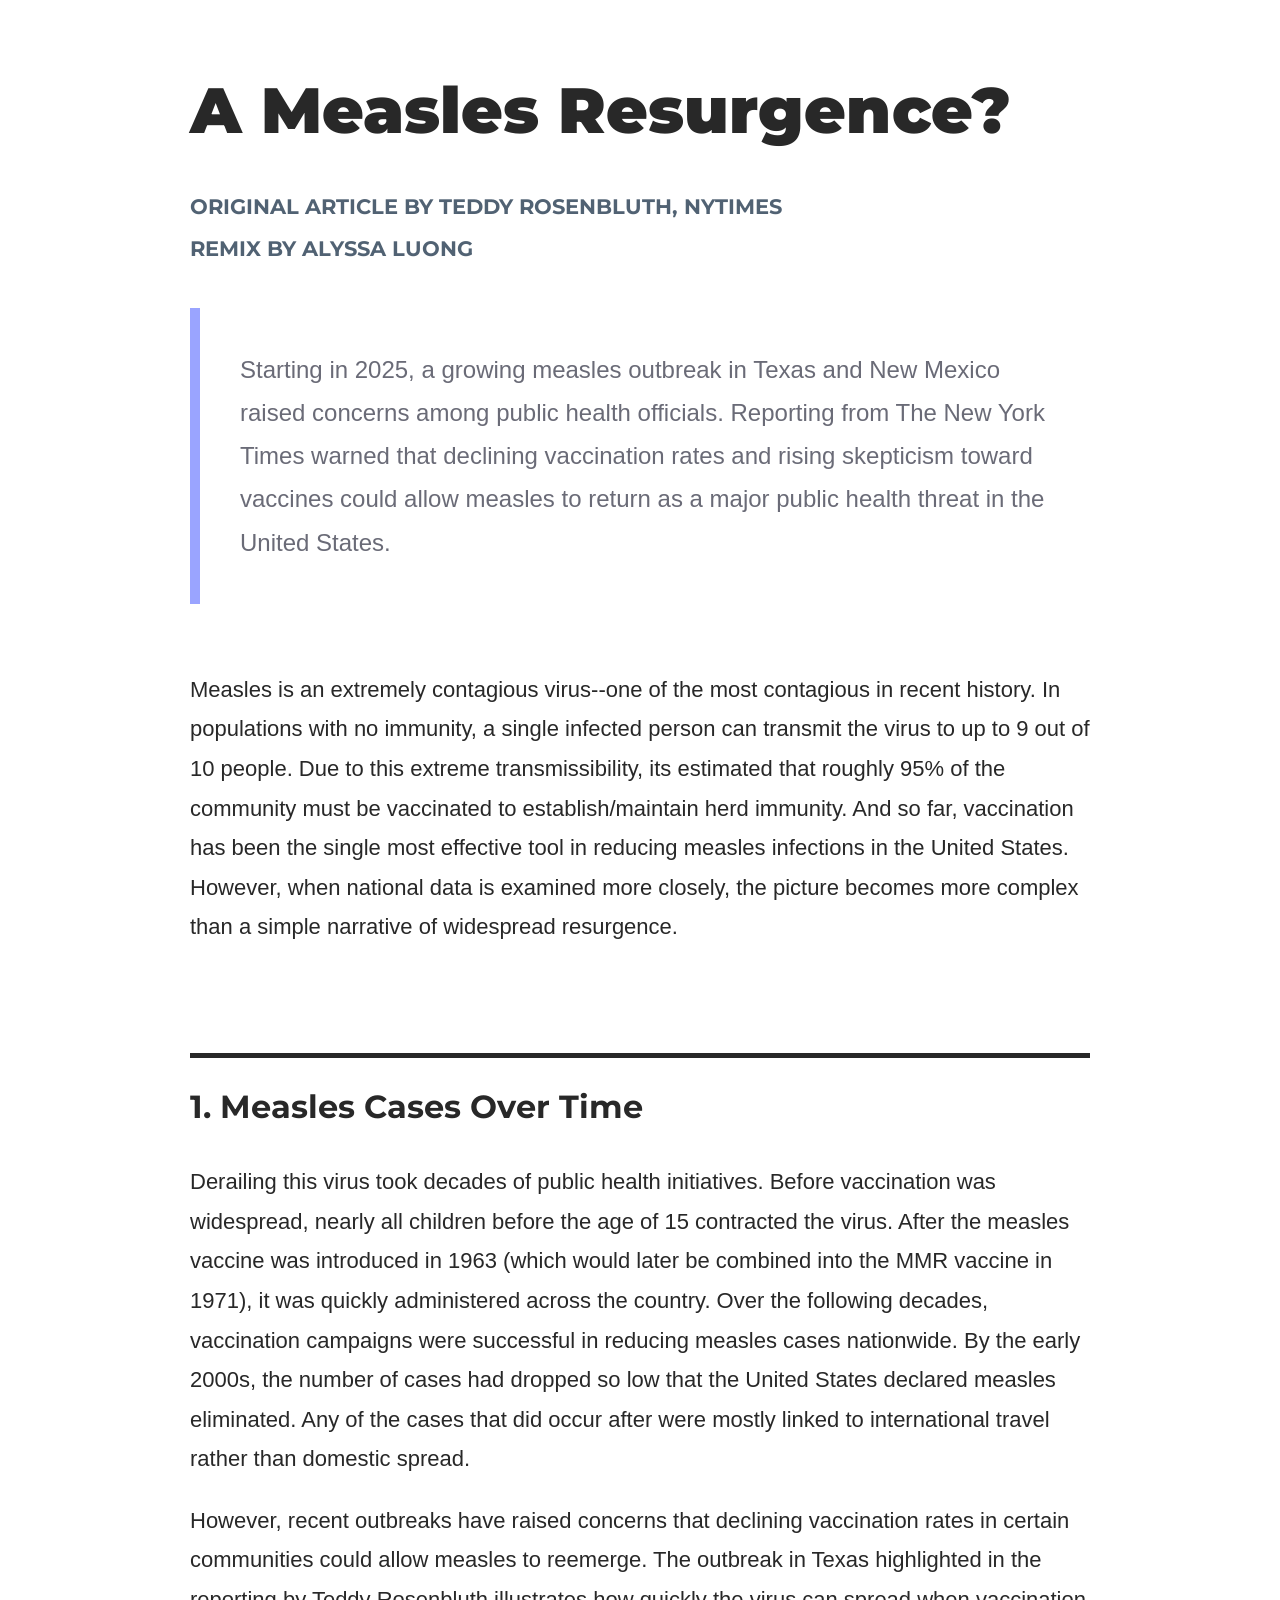
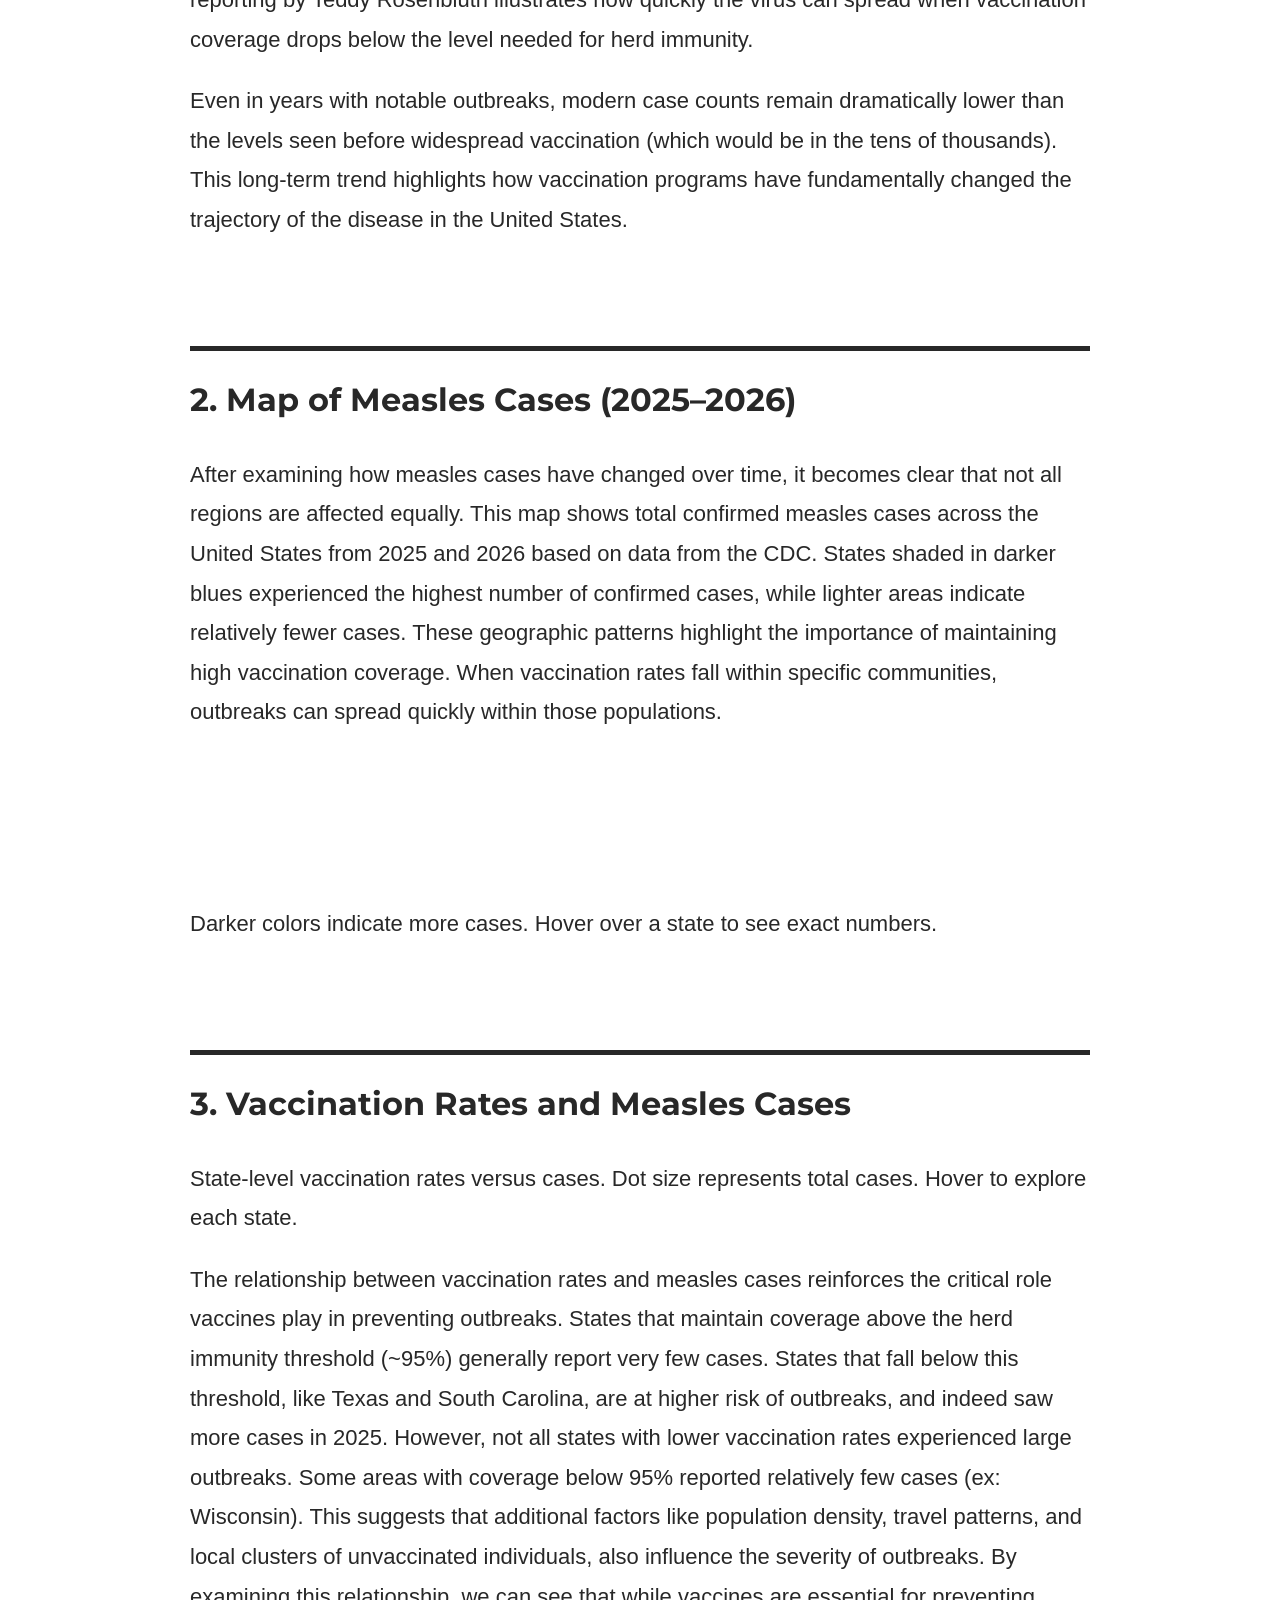
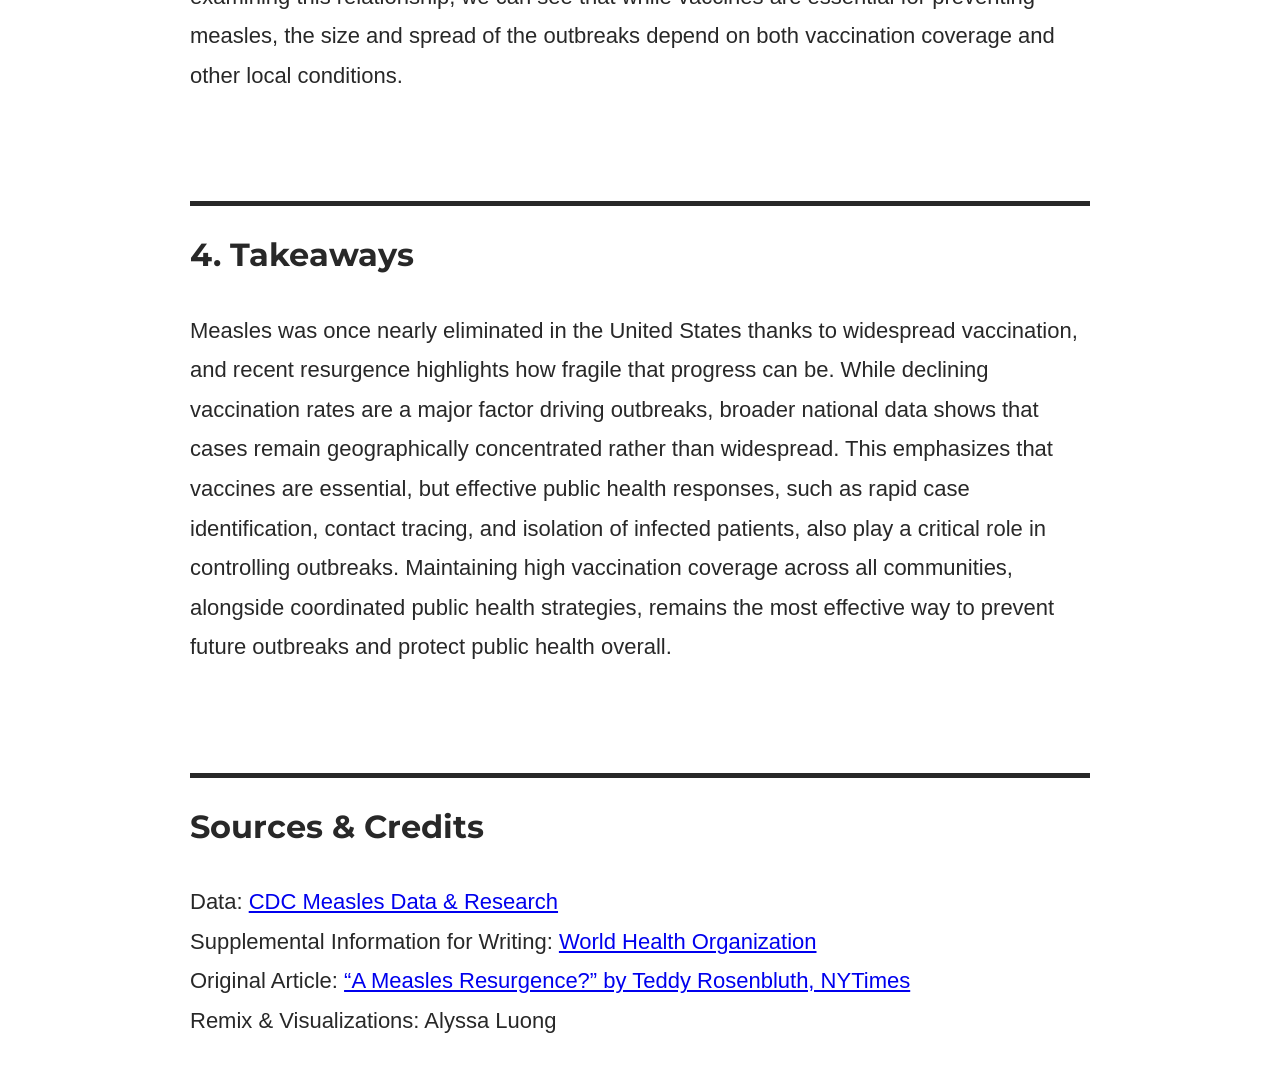
==== index.html @ 8938c0a9 "Update and rename measles.html to index.html" ====
<!DOCTYPE html>
<html lang="en">
<head>
<meta charset="UTF-8">
<title>A Measles Resurgence?</title>
<link rel="stylesheet" href="styles.css">

<!-- Load D3.js -->
<script src="https://d3js.org/d3.v7.min.js"></script>
<script src="https://d3js.org/d3-scale-chromatic.v1.min.js"></script>
<script src="https://d3js.org/d3-geo-projection.v2.min.js"></script>
<link rel="preconnect" href="https://fonts.googleapis.com">
<link rel="preconnect" href="https://fonts.gstatic.com" crossorigin>
<link href="https://fonts.googleapis.com/css2?family=Lora:ital,wght@0,400..700;1,400..700&family=Montserrat:wght@700;900&display=swap" rel="stylesheet">
<link rel="preconnect" href="https://fonts.googleapis.com">
<link rel="preconnect" href="https://fonts.gstatic.com" crossorigin>
<link href="https://fonts.googleapis.com/css2?family=Varela+Round&display=swap" rel="stylesheet">
</head>
<body>

<header>
  <h1>A Measles Resurgence?</h1>
  <h3>Original Article by Teddy Rosenbluth, NYTimes</h3>
  <h3>Remix by Alyssa Luong</h3>

  <!-- Introduction -->

  <p>Starting in 2025, a growing measles outbreak in Texas and New Mexico raised concerns among public health officials.
    Reporting from The New York Times warned that declining vaccination rates and rising skepticism toward vaccines could allow measles to
     return as a major public health threat in the United States.</p>
</header>
<section>
  <p>
  Measles is an extremely contagious virus--one of the most contagious in recent history. In populations with no immunity, a single infected person
  can transmit the virus to up to 9 out of 10 people. Due to this extreme transmissibility, its estimated that roughly 95% of the community must 
  be vaccinated to establish/maintain herd immunity.  And so far, vaccination has been the single most effective tool in reducing measles infections in the United States.  

  However, when national data is examined more closely, the picture becomes more complex than a simple narrative of widespread resurgence.</p>
</section>


<!-- Section 1: visualization 1 -->
<section>
  <h2>1. Measles Cases Over Time</h2>
  <div id="linechart"></div>
  <div id ="tooltip1"></div>
  
  <p>Derailing this virus took decades of public health initiatives. Before vaccination was widespread, nearly all children before the age of 15 contracted the virus. 
    After the measles vaccine was introduced in 1963 (which would later be combined into the MMR vaccine in 1971), it was quickly administered across the country. Over the 
    following decades, vaccination campaigns were successful in reducing measles cases nationwide. By the early 2000s, the number of cases had dropped so low that the 
    United States declared measles eliminated. Any of the cases that did occur after were mostly linked to international travel rather than domestic spread.


    <p>However, recent outbreaks have raised concerns that declining vaccination rates in certain communities could allow measles to reemerge.
      The outbreak in Texas highlighted in the reporting by Teddy Rosenbluth illustrates how quickly the virus can spread when vaccination coverage 
      drops below the level needed for herd immunity.</p>

      <p>Even in years with notable outbreaks, modern case counts remain dramatically lower than the levels seen before widespread vaccination (which would be in the tens of thousands). 
        This long-term trend highlights how vaccination programs have fundamentally changed the trajectory of the disease in the United States.</p>
</section>


<!-- Section 2: visualization 2 -->
<section>
  <h2>2. Map of Measles Cases (2025–2026)</h2>
  <p>After examining how measles cases have changed over time, it becomes clear that not all regions are affected equally. This map shows total confirmed measles cases across the United States from 2025 and 2026 based on data from the CDC. 
    States shaded in darker blues experienced the highest number of confirmed cases, while lighter areas indicate relatively fewer cases. These geographic patterns highlight the importance of maintaining high vaccination coverage. 
    When vaccination rates fall within specific communities, outbreaks can spread quickly within those populations.

     
  <svg id="map"></svg>
  <div id = "tooltip2"></div>

  <p>Darker colors indicate more cases. Hover over a state to see exact numbers.</p>
  </section>

<!-- Section 3: visualization 3 -->
<section>
  <h2>3. Vaccination Rates and Measles Cases</h2>
  <p>State-level vaccination rates versus cases. Dot size represents total cases. Hover to explore each state.</p>
  <div id="vaccineChart"></div>
  <div id="tooltip3"></div>
  <p>The relationship between vaccination rates and measles cases reinforces the critical role vaccines play in preventing outbreaks. States that maintain coverage above the herd immunity threshold (~95%) generally report very few cases. 
    States that fall below this threshold, like Texas and South Carolina, are at higher risk of outbreaks, and indeed saw more cases in 2025. However, not all states with lower vaccination rates experienced large outbreaks. Some areas with 
    coverage below 95% reported relatively few cases (ex: Wisconsin). This suggests that additional factors like population density, travel patterns, and local clusters of unvaccinated individuals, also influence the severity of outbreaks. By examining this 
    relationship, we can see that while vaccines are essential for preventing measles, the size and spread of the outbreaks depend on both vaccination coverage and other local conditions.</p>
</section>


<!-- Conclusion -->
<section>
  <h2>4. Takeaways</h2>
  <p> Measles was once nearly eliminated in the United States thanks to widespread vaccination, and recent resurgence highlights how fragile that progress can be.
     While declining vaccination rates are a major factor driving outbreaks, broader national data shows that cases remain geographically concentrated rather than widespread. This emphasizes 
    that vaccines are essential, but effective public health responses, such as rapid case identification, contact tracing, and isolation of infected patients, also play a critical role in 
    controlling outbreaks. Maintaining high vaccination coverage across all communities, alongside coordinated public health strategies, remains the most effective way to prevent future outbreaks 
    and protect public health overall.</p>
  </section>

<!-- Sources -->
<section>
  <h2>Sources & Credits</h2>
  <p>
    Data: <a href="https://www.cdc.gov/measles/data-research/index.html">
    CDC Measles Data & Research
  </a><br>
   Supplemental Information for Writing: <a href="https://www.who.int/news-room/fact-sheets/detail/measles">
    World Health Organization
  </a><br>
    Original Article: <a href="https://www.nytimes.com/2025/03/17/briefing/measles-outbreak-texas.html">“A Measles Resurgence?” by Teddy Rosenbluth, NYTimes</a> <br>
    Remix & Visualizations: Alyssa Luong
  </p>
</section>


<!-- FIRST VISUALIZATION = line chart cases overtime -->
<script>
const margin = {top:50, right:50, bottom:90, left:60},
      width1 = 800 - margin.left - margin.right,
      height1 = 600 - margin.top - margin.bottom;

// SVG
const svg = d3.select("#linechart")
  .append("svg")
  .attr("width", width1 + margin.left + margin.right)
  .attr("height", height1 + margin.top + margin.bottom)
  .append("g")
  .attr("transform", `translate(${margin.left},${margin.top})`);

// create tooltip (hover over dots)
const tooltip1 = d3.select("#tooltip1");

// Load CSV
d3.csv("yearly_cases.csv").then(function(data){

  // Convert to numbers
  data.forEach(d => {
    d.year = +d.year;
    d.cases = +d.cases;
  });

  // Sort by year ascending order
  data.sort((a,b) => a.year - b.year);

  // set axes
  const x = d3.scaleLinear()
    .domain([d3.min(data, d => d.year), d3.max(data, d=> d.year)])
    .range([0, width1]);

  const y = d3.scaleLinear()
    .domain([0, d3.max(data, d => d.cases)])
    .range([height1, 0]);

  svg.append("g")
    .attr("transform", `translate(0,${height1})`)
    .call(d3.axisBottom(x).tickFormat(d3.format("d")));

  svg.append("g")
    .call(d3.axisLeft(y));

  // set axes titles

  // x axis = year
 svg.append("text")
   .attr("x", width1 / 2)         
   .attr("y", height1 + 50)   
   .attr("text-anchor", "middle")
   .style("font-size", "16px")
   .text("Year");

   // y axis == # cases
svg.append("text")
   .attr("transform", "rotate(-90)") 
   .attr("x", -height1 / 2)       
   .attr("y", -45)                  
   .attr("text-anchor", "middle")   
   .style("font-size", "16px")
   .text("Number of Measles Cases");
  

   //drawing the line 
  const line = d3.line()
    .x(d => x(d.year))
    .y(d => y(d.cases));

  svg.append("path")
    .datum(data)
    .attr("fill","none")
    .attr("stroke","#f5a6ff")
    .attr("stroke-width",3)
    .attr("d", line);

  // Dots + Tooltip interactions!
  svg.selectAll("circle")
  .data(data)
  .enter()
  .append("circle")
    .attr("cx", function(d) { return x(d.year); })
    .attr("cy", function(d) { return y(d.cases); })
    .attr("r", 5)
    .attr("fill", "#f5a6ff")
    
    .on("mouseover", function(event, d) {
      d3.select(this).attr("r", 8);
      tooltip1.style("opacity", 1)
        .html("Year: " + d.year + "<br>Cases: " + d.cases)
        .style("left", (event.pageX + 10) + "px")
        .style("top", (event.pageY - 20) + "px");
    })
    .on("mousemove", function(event) {
      tooltip1.style("left", (event.pageX + 10) + "px")
              .style("top", (event.pageY - 20) + "px");
    })
    .on("mouseout", function(event, d) {
      d3.select(this).attr("r", 5);
      tooltip1.style("opacity", 0);
    });

});
</script>


<!-- SECOND VISUALIZATION = mapping cases across US -->
<script>
const width2 = 800;
const height2 = 600;

var svg2 = d3.select("#map")
  .attr("width", width2)
  .attr("height", height2);


  //setting up map projection
const projection = d3.geoAlbersUsa()
  .translate([width2 / 2, height2 / 2])
  .scale(1000);

const path = d3.geoPath().projection(projection);

// Color grading based on amount of cases
var colorScale = d3.scaleThreshold()
  .domain([1, 10, 50, 100, 300, 600, 1000])
  .range(d3.schemeBlues[7]);

const tooltip2 = d3.select("#tooltip2");

//loading map + measles case data
d3.json("us_states.json").then(function(geoData) {
  d3.csv("us_measles.csv").then(function(measlesData) {

    svg2.selectAll("path")
      .data(geoData.features)
      .enter()
      .append("path")
        .attr("d", path)
        .attr("stroke", "#fff")
        .attr("stroke-width", 1)
        .attr("class", d => "map-state " + d.properties.NAME.replace(/\s+/g,""))
        .attr("fill", function(d){
      

          //filter and color by each state
          const stateData = measlesData.find(s => s.Location === d.properties.NAME);
          const totalCases = stateData ? (+stateData["2025"] + +stateData["2026"]) : 0;
          return colorScale(totalCases);
        })

      //adding interaction, highlight + tooltip num of cases

      //hover on
      .on("mouseover", function(event, d){
        const stateData = measlesData.find(s => s.Location === d.properties.NAME);
    
        d3.select(this).attr("stroke","#6c5ce7").attr("stroke-width",3);

        tooltip2.style("opacity", 1)
          .html(
            `<strong>${d.properties.NAME}</strong><br>
            2025 Cases: ${stateData["2025"]}<br>
            2026 Cases: ${stateData["2026"]}<br>
            <strong>Total: ${+stateData["2025"] + +stateData["2026"]}</strong>`
          )
          .style("left", (event.pageX+15)+"px")
          .style("top", (event.pageY-25)+"px");

        d3.selectAll(".scatter-dot." + d.properties.NAME.replace(/\s+/g,""))
          .attr("fill","lightblue")
          .attr("r", function(dd){ return r(dd.cases2025)+3; });
      })

      //hover off
      .on("mouseout", function(event, d){
        d3.select(this).attr("stroke","white").attr("stroke-width",1);
        tooltip2.style("opacity",0);

        d3.selectAll(".scatter-dot." + d.properties.NAME.replace(/\s+/g,""))
          .attr("fill","#917cfc")
          .attr("r", function(dd){ return r(dd.cases2025); });
      });

  });
});
</script>

<!-- THIRD VISUALIZATION = vaccine scatterplot -->
<script>
  var margin3 = {top: 40, right: 40, bottom: 70, left: 80},
      width3 = 1000 - margin3.left - margin3.right,
      height3 = 600 - margin3.top - margin3.bottom;

  var svg3 = d3.select("#vaccineChart")
    .append("svg")
      .attr("width", width3 + margin3.left + margin3.right)
      .attr("height", height3 + margin3.top + margin3.bottom)
    .append("g")
      .attr("transform", "translate(" + margin3.left + "," + margin3.top + ")");

  var tooltip3 = d3.select("#tooltip3");

  // load in measles case dta
  d3.csv("us_measles.csv").then(function(measlesData){

    // lookup for 2025 measles cases in us_measles.csv
    var cases2025 = {};
    for(var i=0; i<measlesData.length; i++){
      var d = measlesData[i];
      cases2025[d.Location] = +d["2025"];
    }

    // load in vaccination data
    d3.csv("vaccinations.csv").then(function(vaxData){

      //combining vaccine and measles data (plot vaccine rate vs # cases)
      //latest year for data is 2024-2025
      //plot against 2025 cases ONLY
     var finalData3 = vaxData
        .filter(function(d){ return d["School Year"] === "2024-25" && cases2025[d.Location] !== undefined; })
        .map(function(d){
          return {
            state: d.Location,
            vaccination: +d["Estimated Percent Vaccinated"].replace("%",""),
            cases2025: cases2025[d.Location]
          };
        });


      // set axes
      var x3 = d3.scaleLinear()
        .domain([75,100])
        .range([0, width3]);

      var y3 = d3.scaleLinear()
        .domain([0, d3.max(finalData3, function(d){ return d.cases2025; })])
        .range([height3, 0]);


      // make dot size based on number of cases too
      var r = d3.scaleSqrt()
        .domain([0, d3.max(finalData3, function(d){ return d.cases2025; })])
        .range([4,20]);

     
      svg3.append("g")
        .attr("transform", "translate(0," + height3 + ")")
        .call(d3.axisBottom(x3));
      
      
        // axes titles
      svg3.append("text")
        .attr("x", width3/2)
        .attr("y", height3 + 50)
        .attr("text-anchor", "middle")
        .text("Vaccination Rate (%)");

      svg3.append("g")
        .call(d3.axisLeft(y3));

      svg3.append("text")
        .attr("transform", "rotate(-90)")
        .attr("x", -height3/2)
        .attr("y", -50)
        .attr("text-anchor", "middle")
        .text("Number of Measles Cases (2025)");

      // draw scatterplot dots
      svg3.selectAll("circle")
        .data(finalData3)
        .enter()
        .append("circle")
        .attr("class", function(d){ return "scatter-dot " + d.state.replace(/\s+/g,""); })
        .attr("cx", function(d){ return x3(d.vaccination); })
        .attr("cy", function(d){ return y3(d.cases2025); })
        .attr("r", function(d){ return r(d.cases2025); })
        .attr("fill", "#917cfc")
        
        //hover on
        .on("mouseover", function(event,d){
          tooltip3.style("opacity", 1)
            .html(
              "<strong>" + d.state + "</strong><br>" +
              "Vaccination: " + d.vaccination + "%<br>" +
              "2025 Cases: " + d.cases2025
            )
            .style("left", (event.pageX + 10) + "px")
            .style("top", (event.pageY - 20) + "px");

          d3.select(this)
            .attr("fill", "lightblue");
          
          //adding interaction between viz 2 and 3 --> highlighting state + dot
          d3.selectAll(".map-state." + d.state.replace(/\s+/g,""))
            .attr("stroke","#6c5ce7")
            .attr("stroke-width",3);
          
        })

        //hover off
        .on("mouseout", function(event,d){
          tooltip3.style("opacity", 0);
          d3.select(this)
            .attr("r", r(d.cases2025))
            .attr("fill", "#917cfc");

          d3.selectAll(".map-state." + d.state.replace(/\s+/g,""))
            .attr("stroke","#ffffff")
            .attr("stroke-width",1);
        });

    });
  });
</script>
---- styles.css ----
hmtl{
    margin: 0;
    padding: 0;
}

body {
    font-family: 'Montserrat', sans-serif; 
    font-size: 22px; 
    line-height: 1.8;
    color: rgb(40, 40, 40);
    background-color: white;
    margin: 0;
}

h1, h2, h3 {
    font-family: 'Montserrat', sans-serif;
}

p{
    font-family: 'Varella Round', sans-serif;
}

h1 {
    font-size: 4rem; 
    font-weight: 900;
    margin-bottom: 20px;
}

h2 {
    font-size: 2rem;
    margin-top: 2em;
    border-top: 5px solid rgb(40, 40, 40);
    padding-top: 20px;
}

h3 {
    font-size: 1.3rem;
    color: rgb(81, 98, 115);
    text-transform: uppercase;
    margin: 5px 0;
}

header, section {
    max-width: 900px;
    margin: 0 auto;
    padding: 10px 30px;
}

header p {
    font-size: 1.5rem;
    font-weight: 500;
    color: rgb(106, 107, 119);
    background: white;
    padding: 40px;
    border-left: 10px solid rgb(154, 164, 255);
    margin-top: 40px;
}



#tooltip1,
#tooltip2, #tooltip3{
    position: absolute;
    font-family: 'Varela Round', sans-serif;
    font-size: 16px;
    background: white;
    padding: 10px 15px;
    border: 1px solid #ccc;
    border-radius: 5px;
    box-shadow: 3px 3px 0px rgba(170, 139, 255, 0.67);
    min-width: 140px;
    opacity: 0;
    transition: opacity 0.2s;
}

#map{
     margin: 0 auto;
     display: block;
}
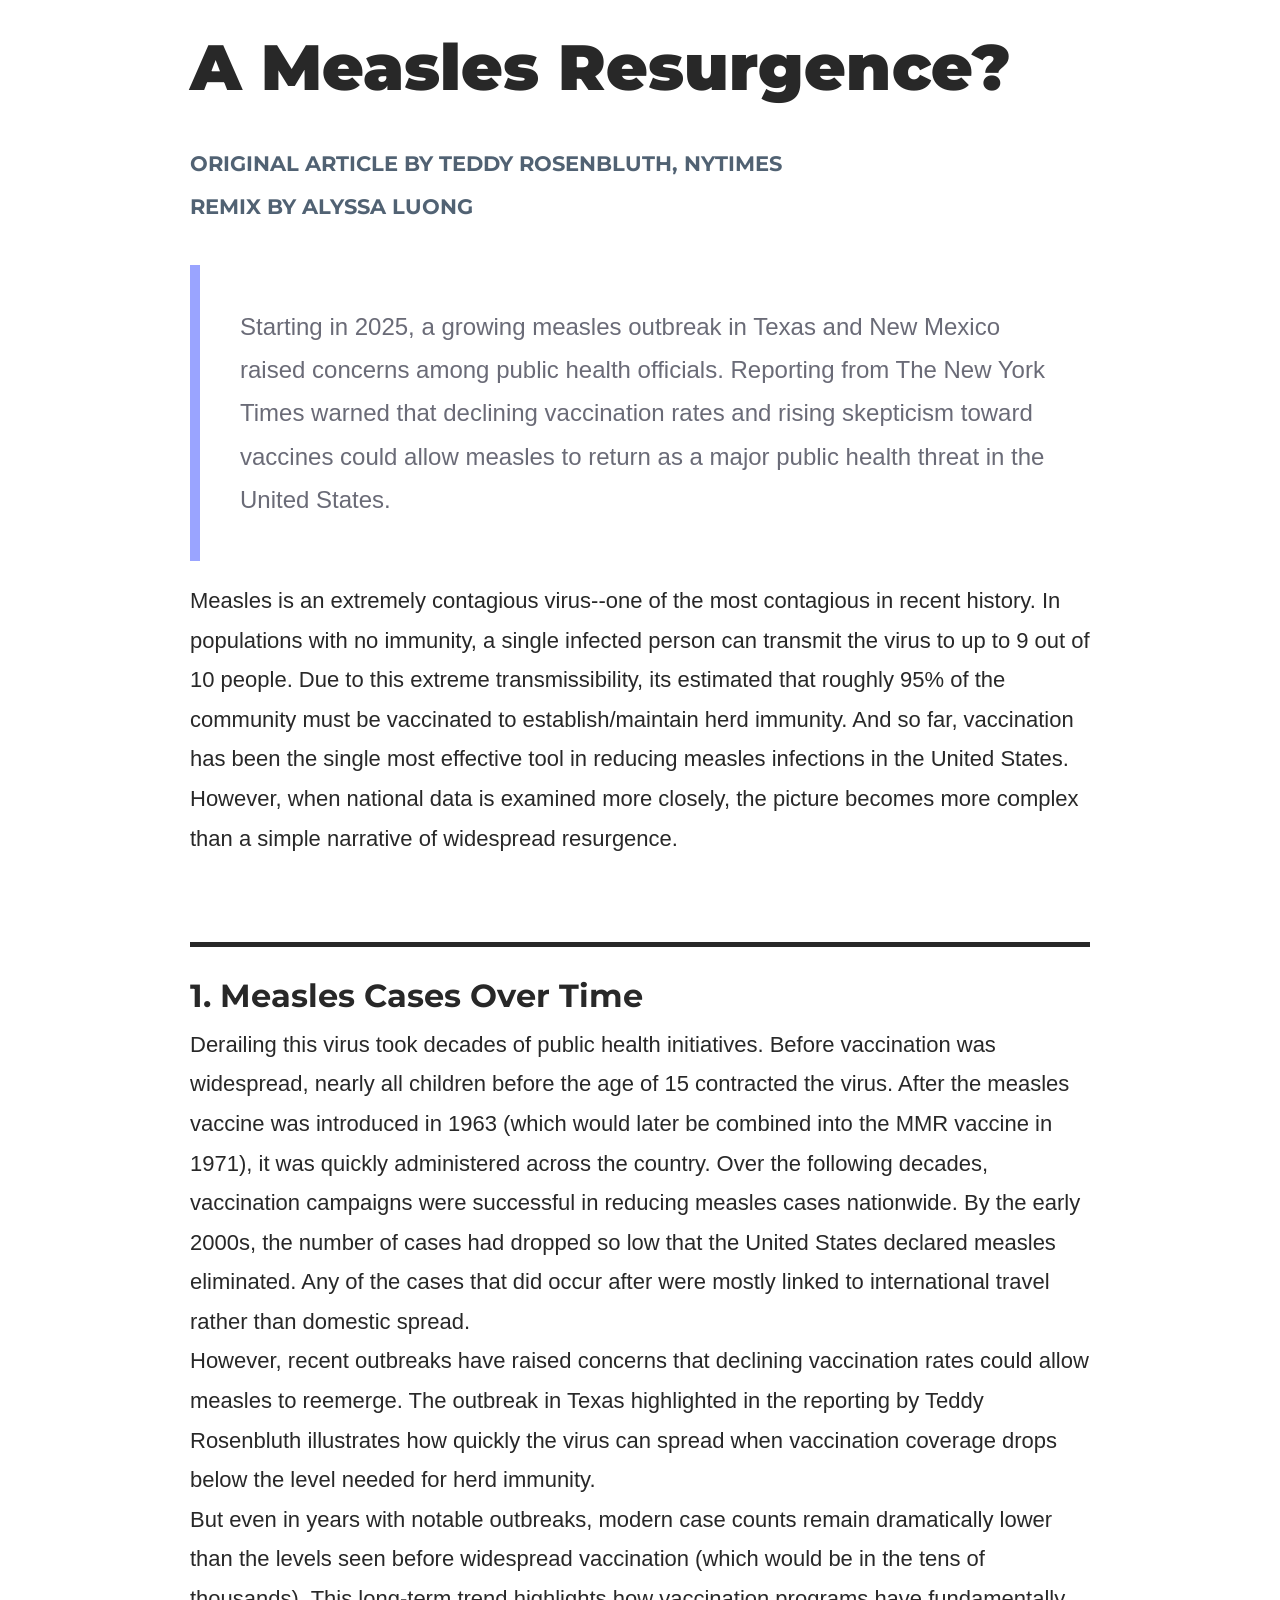
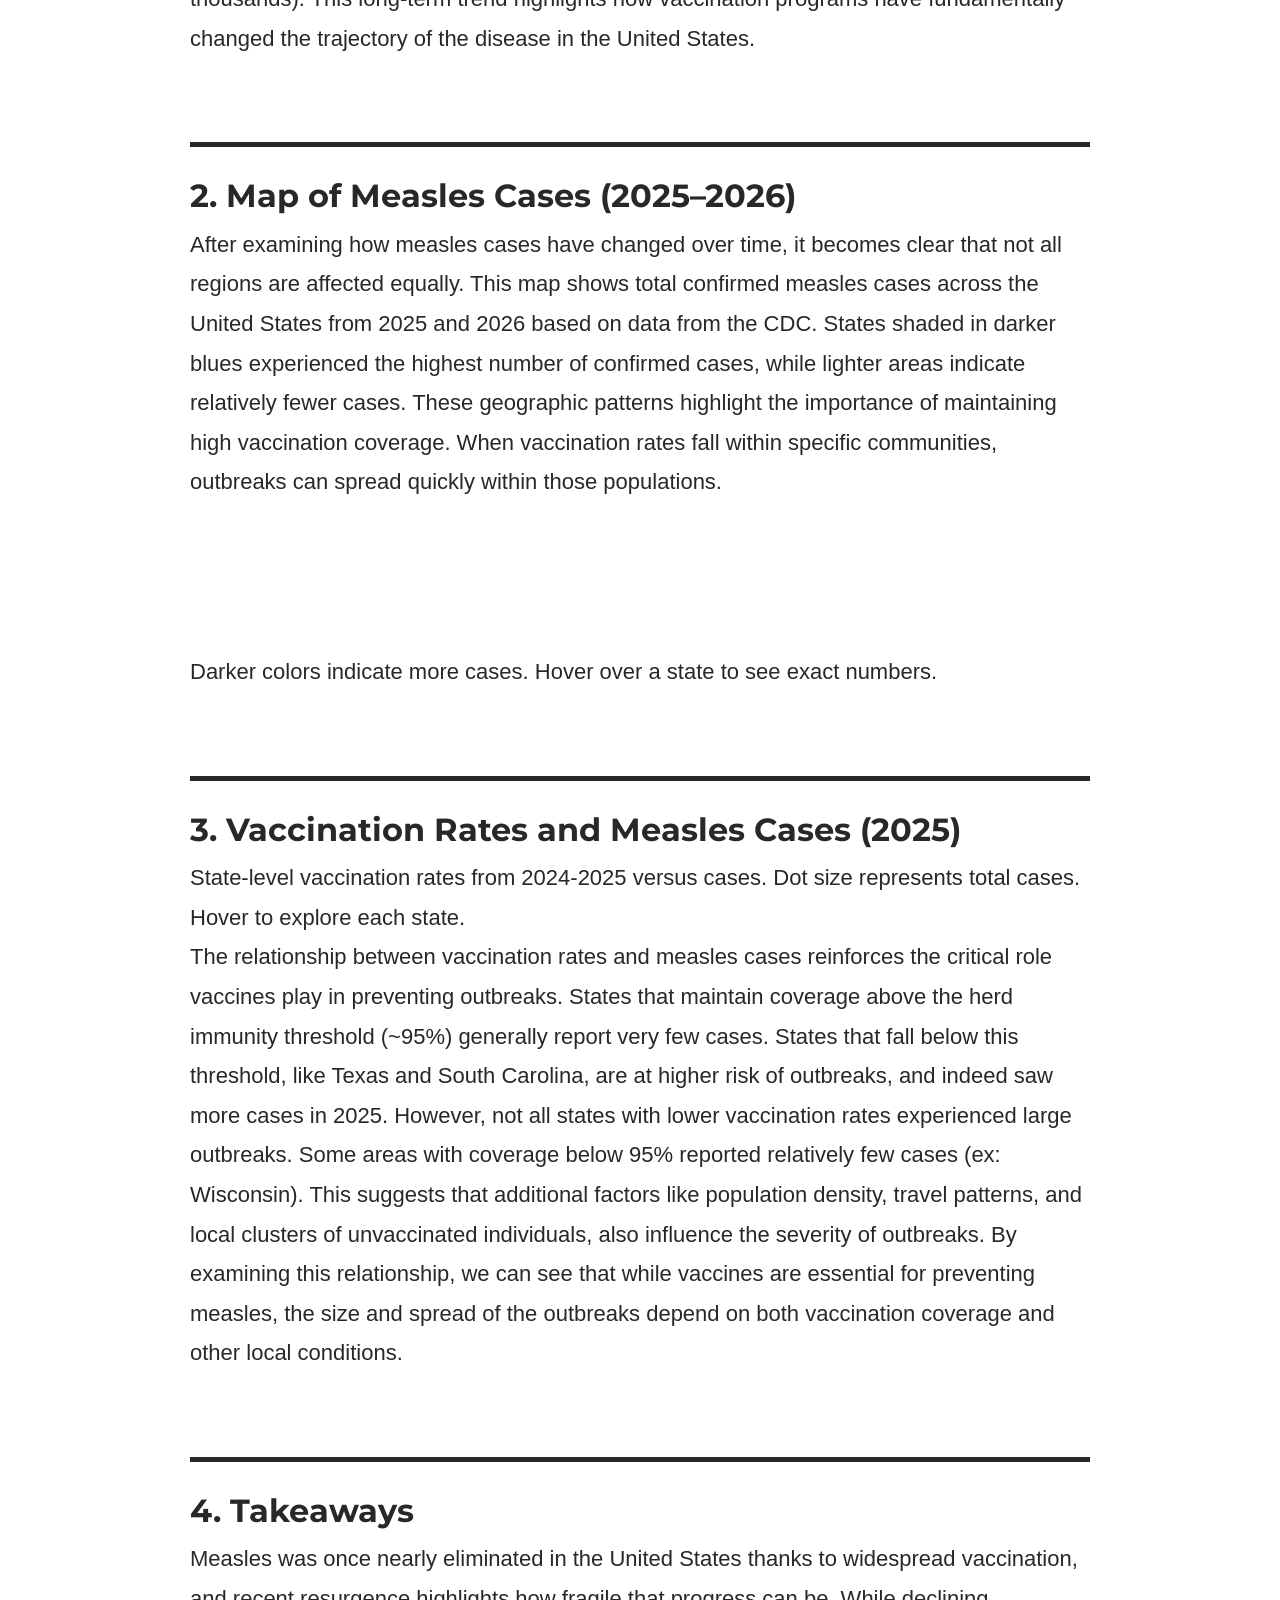
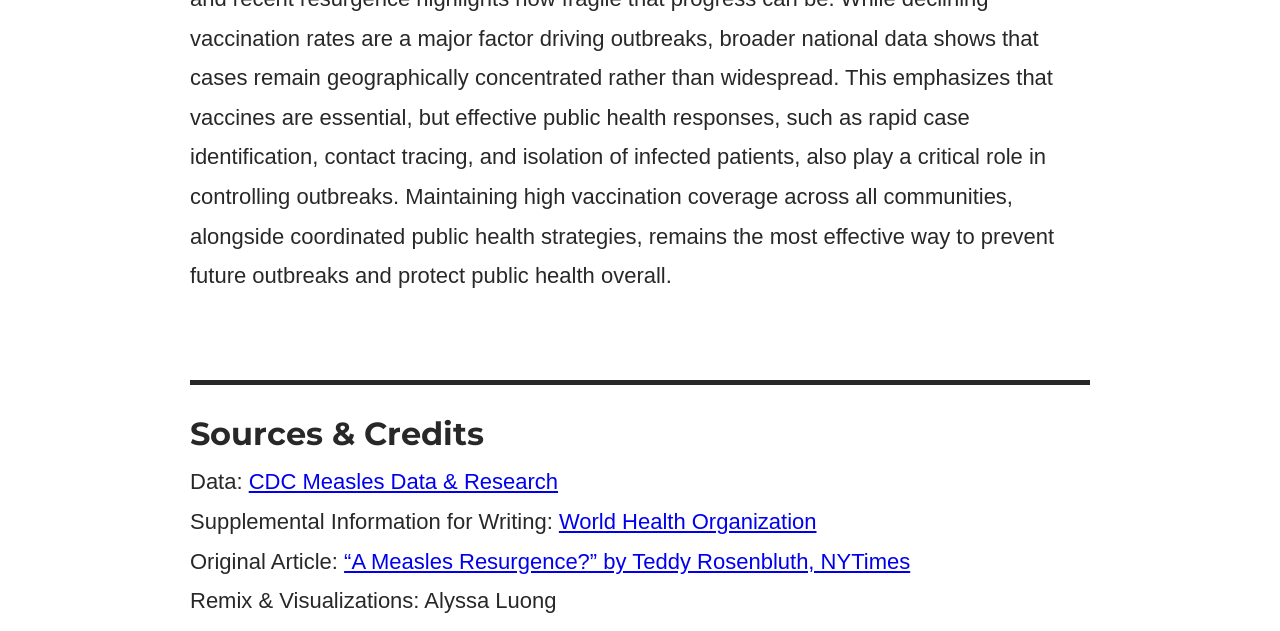
==== commit a7844dae: "Update index.html" ====
--- a/index.html
+++ b/index.html
@@ -5,10 +5,11 @@
 <title>A Measles Resurgence?</title>
 <link rel="stylesheet" href="styles.css">
 
-<!-- Load D3.js -->
 <script src="https://d3js.org/d3.v7.min.js"></script>
 <script src="https://d3js.org/d3-scale-chromatic.v1.min.js"></script>
 <script src="https://d3js.org/d3-geo-projection.v2.min.js"></script>
+
+
 <link rel="preconnect" href="https://fonts.googleapis.com">
 <link rel="preconnect" href="https://fonts.gstatic.com" crossorigin>
 <link href="https://fonts.googleapis.com/css2?family=Lora:ital,wght@0,400..700;1,400..700&family=Montserrat:wght@700;900&display=swap" rel="stylesheet">
@@ -16,6 +17,7 @@
 <link rel="preconnect" href="https://fonts.gstatic.com" crossorigin>
 <link href="https://fonts.googleapis.com/css2?family=Varela+Round&display=swap" rel="stylesheet">
 </head>
+
 <body>
 
 <header>
@@ -51,11 +53,11 @@
     United States declared measles eliminated. Any of the cases that did occur after were mostly linked to international travel rather than domestic spread.
 
 
-    <p>However, recent outbreaks have raised concerns that declining vaccination rates in certain communities could allow measles to reemerge.
+    <p>However, recent outbreaks have raised concerns that declining vaccination rates could allow measles to reemerge.
       The outbreak in Texas highlighted in the reporting by Teddy Rosenbluth illustrates how quickly the virus can spread when vaccination coverage 
       drops below the level needed for herd immunity.</p>
 
-      <p>Even in years with notable outbreaks, modern case counts remain dramatically lower than the levels seen before widespread vaccination (which would be in the tens of thousands). 
+      <p>But even in years with notable outbreaks, modern case counts remain dramatically lower than the levels seen before widespread vaccination (which would be in the tens of thousands). 
         This long-term trend highlights how vaccination programs have fundamentally changed the trajectory of the disease in the United States.</p>
 </section>
 
@@ -64,7 +66,7 @@
 <section>
   <h2>2. Map of Measles Cases (2025–2026)</h2>
   <p>After examining how measles cases have changed over time, it becomes clear that not all regions are affected equally. This map shows total confirmed measles cases across the United States from 2025 and 2026 based on data from the CDC. 
-    States shaded in darker blues experienced the highest number of confirmed cases, while lighter areas indicate relatively fewer cases. These geographic patterns highlight the importance of maintaining high vaccination coverage. 
+   States shaded in darker blues experienced the highest number of confirmed cases, while lighter areas indicate relatively fewer cases. These geographic patterns highlight the importance of maintaining high vaccination coverage. 
     When vaccination rates fall within specific communities, outbreaks can spread quickly within those populations.
 
      
@@ -76,8 +78,8 @@
 
 <!-- Section 3: visualization 3 -->
 <section>
-  <h2>3. Vaccination Rates and Measles Cases</h2>
-  <p>State-level vaccination rates versus cases. Dot size represents total cases. Hover to explore each state.</p>
+  <h2>3. Vaccination Rates and Measles Cases (2025)</h2>
+  <p>State-level vaccination rates from 2024-2025 versus cases. Dot size represents total cases. Hover to explore each state.</p>
   <div id="vaccineChart"></div>
   <div id="tooltip3"></div>
   <p>The relationship between vaccination rates and measles cases reinforces the critical role vaccines play in preventing outbreaks. States that maintain coverage above the herd immunity threshold (~95%) generally report very few cases. 
@@ -133,7 +135,7 @@
 // Load CSV
 d3.csv("yearly_cases.csv").then(function(data){
 
-  // Convert to numbers
+  // Convert years to actual numbers
   data.forEach(d => {
     d.year = +d.year;
     d.cases = +d.cases;
@@ -142,7 +144,7 @@
   // Sort by year ascending order
   data.sort((a,b) => a.year - b.year);
 
-  // set axes
+  // setup axes
   const x = d3.scaleLinear()
     .domain([d3.min(data, d => d.year), d3.max(data, d=> d.year)])
     .range([0, width1]);
@@ -179,11 +181,11 @@
   
 
    //drawing the line 
-  const line = d3.line()
+ const line = d3.line()
     .x(d => x(d.year))
     .y(d => y(d.cases));
 
-  svg.append("path")
+   svg.append("path")
     .datum(data)
     .attr("fill","none")
     .attr("stroke","#f5a6ff")
@@ -192,13 +194,13 @@
 
   // Dots + Tooltip interactions!
   svg.selectAll("circle")
-  .data(data)
-  .enter()
-  .append("circle")
-    .attr("cx", function(d) { return x(d.year); })
-    .attr("cy", function(d) { return y(d.cases); })
-    .attr("r", 5)
-    .attr("fill", "#f5a6ff")
+    .data(data)
+    .enter()
+    .append("circle")
+      .attr("cx", function(d) { return x(d.year); })
+      .attr("cy", function(d) { return y(d.cases); })
+      .attr("r", 5)
+      .attr("fill", "#f5a6ff")
     
     .on("mouseover", function(event, d) {
       d3.select(this).attr("r", 8);
@@ -207,10 +209,7 @@
         .style("left", (event.pageX + 10) + "px")
         .style("top", (event.pageY - 20) + "px");
     })
-    .on("mousemove", function(event) {
-      tooltip1.style("left", (event.pageX + 10) + "px")
-              .style("top", (event.pageY - 20) + "px");
-    })
+
     .on("mouseout", function(event, d) {
       d3.select(this).attr("r", 5);
       tooltip1.style("opacity", 0);
@@ -268,7 +267,7 @@
       //adding interaction, highlight + tooltip num of cases
 
       //hover on
-      .on("mouseover", function(event, d){
+    .on("mouseover", function(event, d){
         const stateData = measlesData.find(s => s.Location === d.properties.NAME);
     
         d3.select(this).attr("stroke","#6c5ce7").attr("stroke-width",3);
@@ -280,8 +279,8 @@
             2026 Cases: ${stateData["2026"]}<br>
             <strong>Total: ${+stateData["2025"] + +stateData["2026"]}</strong>`
           )
-          .style("left", (event.pageX+15)+"px")
-          .style("top", (event.pageY-25)+"px");
+          .style("left", (event.pageX + 10) + "px")
+          .style("top", (event.pageY - 20) + "px");
 
         d3.selectAll(".scatter-dot." + d.properties.NAME.replace(/\s+/g,""))
           .attr("fill","lightblue")
@@ -333,7 +332,7 @@
       //combining vaccine and measles data (plot vaccine rate vs # cases)
       //latest year for data is 2024-2025
       //plot against 2025 cases ONLY
-     var finalData3 = vaxData
+     var mergedData = vaxData
         .filter(function(d){ return d["School Year"] === "2024-25" && cases2025[d.Location] !== undefined; })
         .map(function(d){
           return {
@@ -344,19 +343,19 @@
         });
 
 
-      // set axes
+      // setup axes
       var x3 = d3.scaleLinear()
         .domain([75,100])
         .range([0, width3]);
 
       var y3 = d3.scaleLinear()
-        .domain([0, d3.max(finalData3, function(d){ return d.cases2025; })])
+        .domain([0, d3.max(mergedData, function(d){ return d.cases2025; })])
         .range([height3, 0]);
 
 
       // make dot size based on number of cases too
       var r = d3.scaleSqrt()
-        .domain([0, d3.max(finalData3, function(d){ return d.cases2025; })])
+        .domain([0, d3.max(mergedData, function(d){ return d.cases2025; })])
         .range([4,20]);
 
      
@@ -384,7 +383,7 @@
 
       // draw scatterplot dots
       svg3.selectAll("circle")
-        .data(finalData3)
+        .data(mergedData)
         .enter()
         .append("circle")
         .attr("class", function(d){ return "scatter-dot " + d.state.replace(/\s+/g,""); })
@@ -401,8 +400,8 @@
               "Vaccination: " + d.vaccination + "%<br>" +
               "2025 Cases: " + d.cases2025
             )
-            .style("left", (event.pageX + 10) + "px")
-            .style("top", (event.pageY - 20) + "px");
+           .style("left", (event.pageX + 10) + "px")
+        .style("top", (event.pageY - 20) + "px");
 
           d3.select(this)
             .attr("fill", "lightblue");
@@ -428,4 +427,5 @@
 
     });
   });
+
 </script>
--- a/styles.css
+++ b/styles.css
@@ -1,4 +1,4 @@
-hmtl{
+*{
     margin: 0;
     padding: 0;
 }
@@ -56,8 +56,6 @@
     margin-top: 40px;
 }
 
-
-
 #tooltip1,
 #tooltip2, #tooltip3{
     position: absolute;
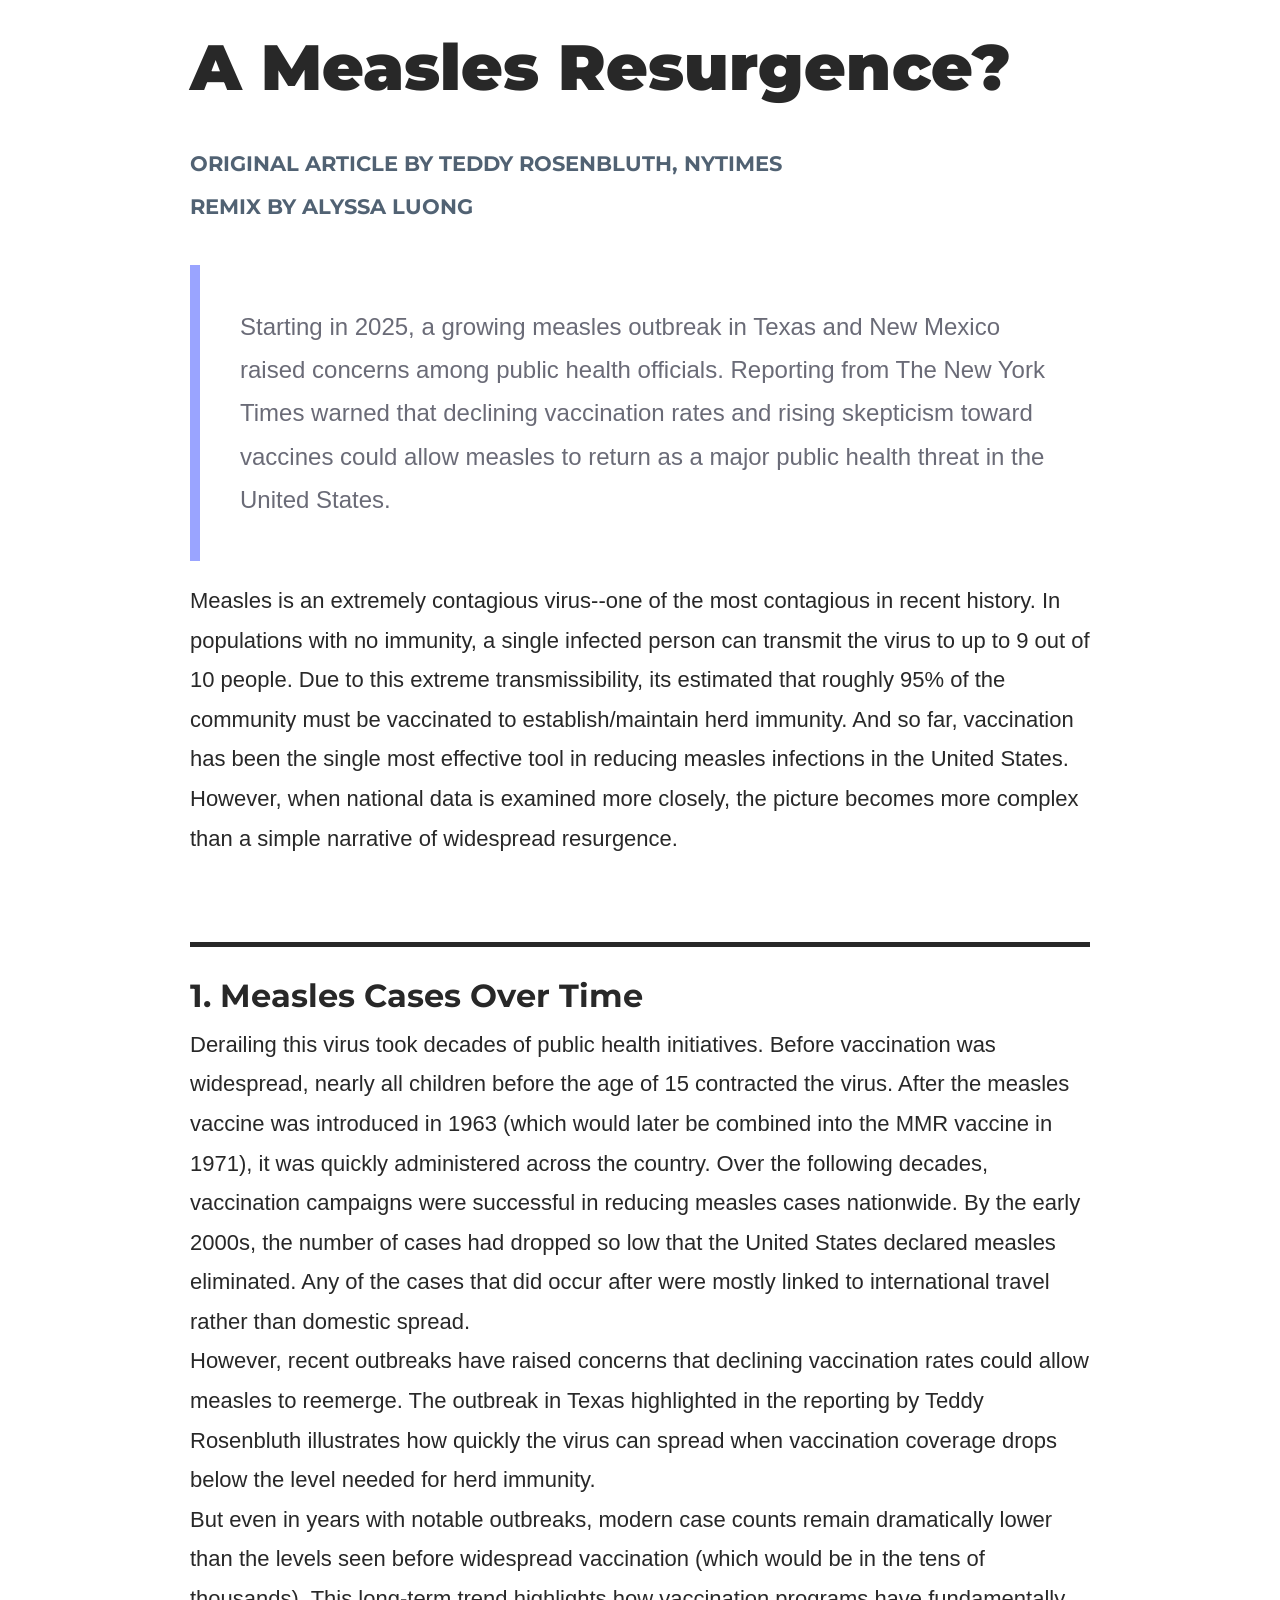
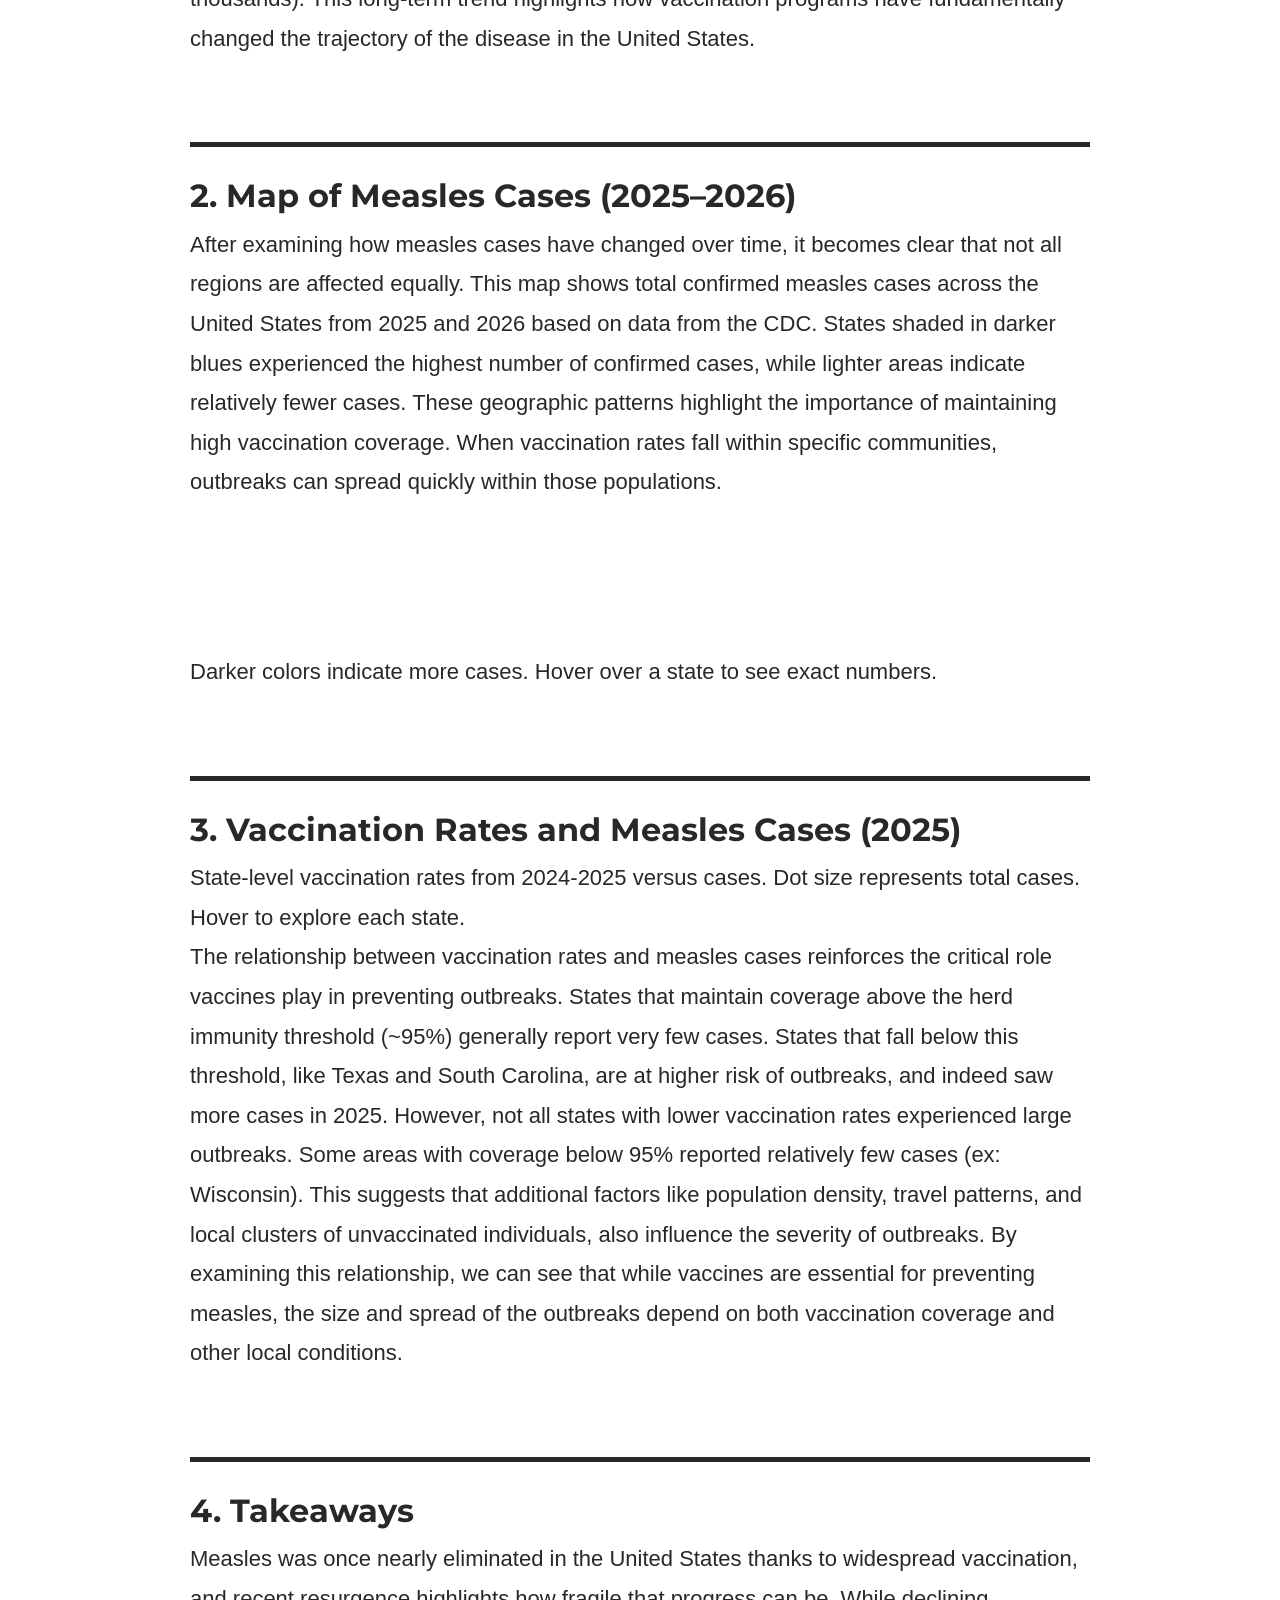
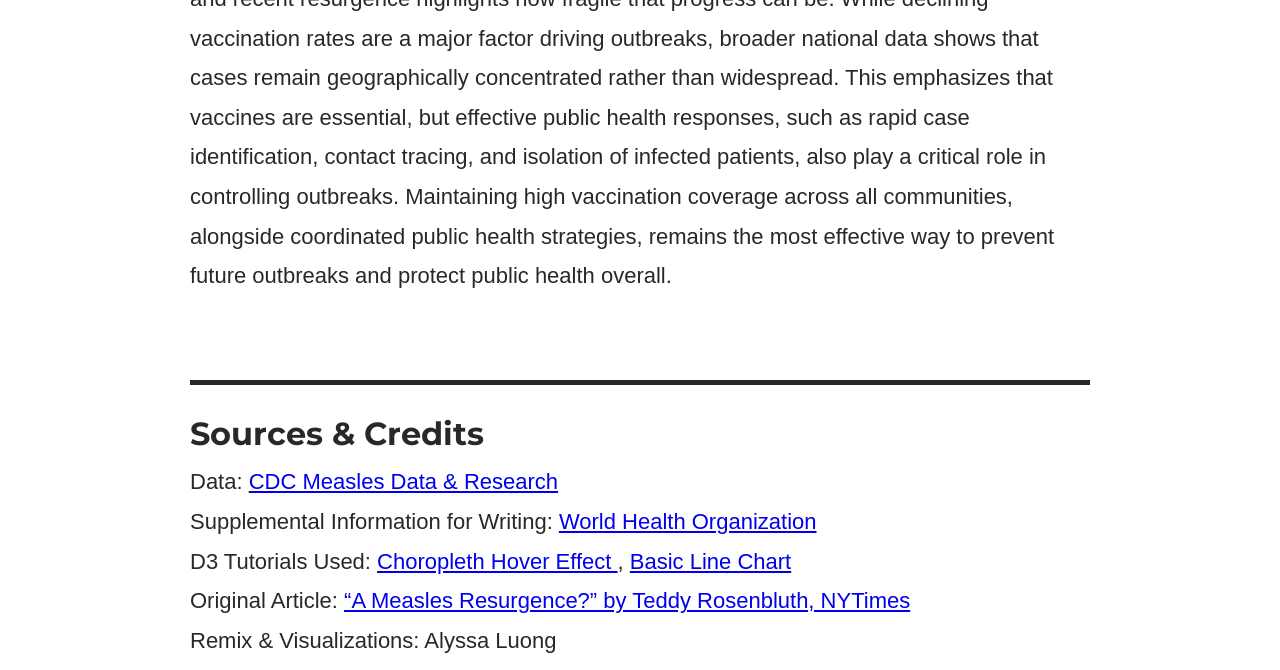
==== commit f5e6c52b: "Update index.html" ====
--- a/index.html
+++ b/index.html
@@ -109,6 +109,13 @@
    Supplemental Information for Writing: <a href="https://www.who.int/news-room/fact-sheets/detail/measles">
     World Health Organization
   </a><br>
+    D3 Tutorials Used:
+    <a href="https://d3-graph-gallery.com/graph/choropleth_hover_effect.html" target="_blank">
+    Choropleth Hover Effect
+    </a>,
+    <a href="https://d3-graph-gallery.com/graph/line_basic.html" target="_blank">
+    Basic Line Chart
+    </a><br>  
     Original Article: <a href="https://www.nytimes.com/2025/03/17/briefing/measles-outbreak-texas.html">“A Measles Resurgence?” by Teddy Rosenbluth, NYTimes</a> <br>
     Remix & Visualizations: Alyssa Luong
   </p>
@@ -427,5 +434,4 @@
 
     });
   });
-
 </script>
